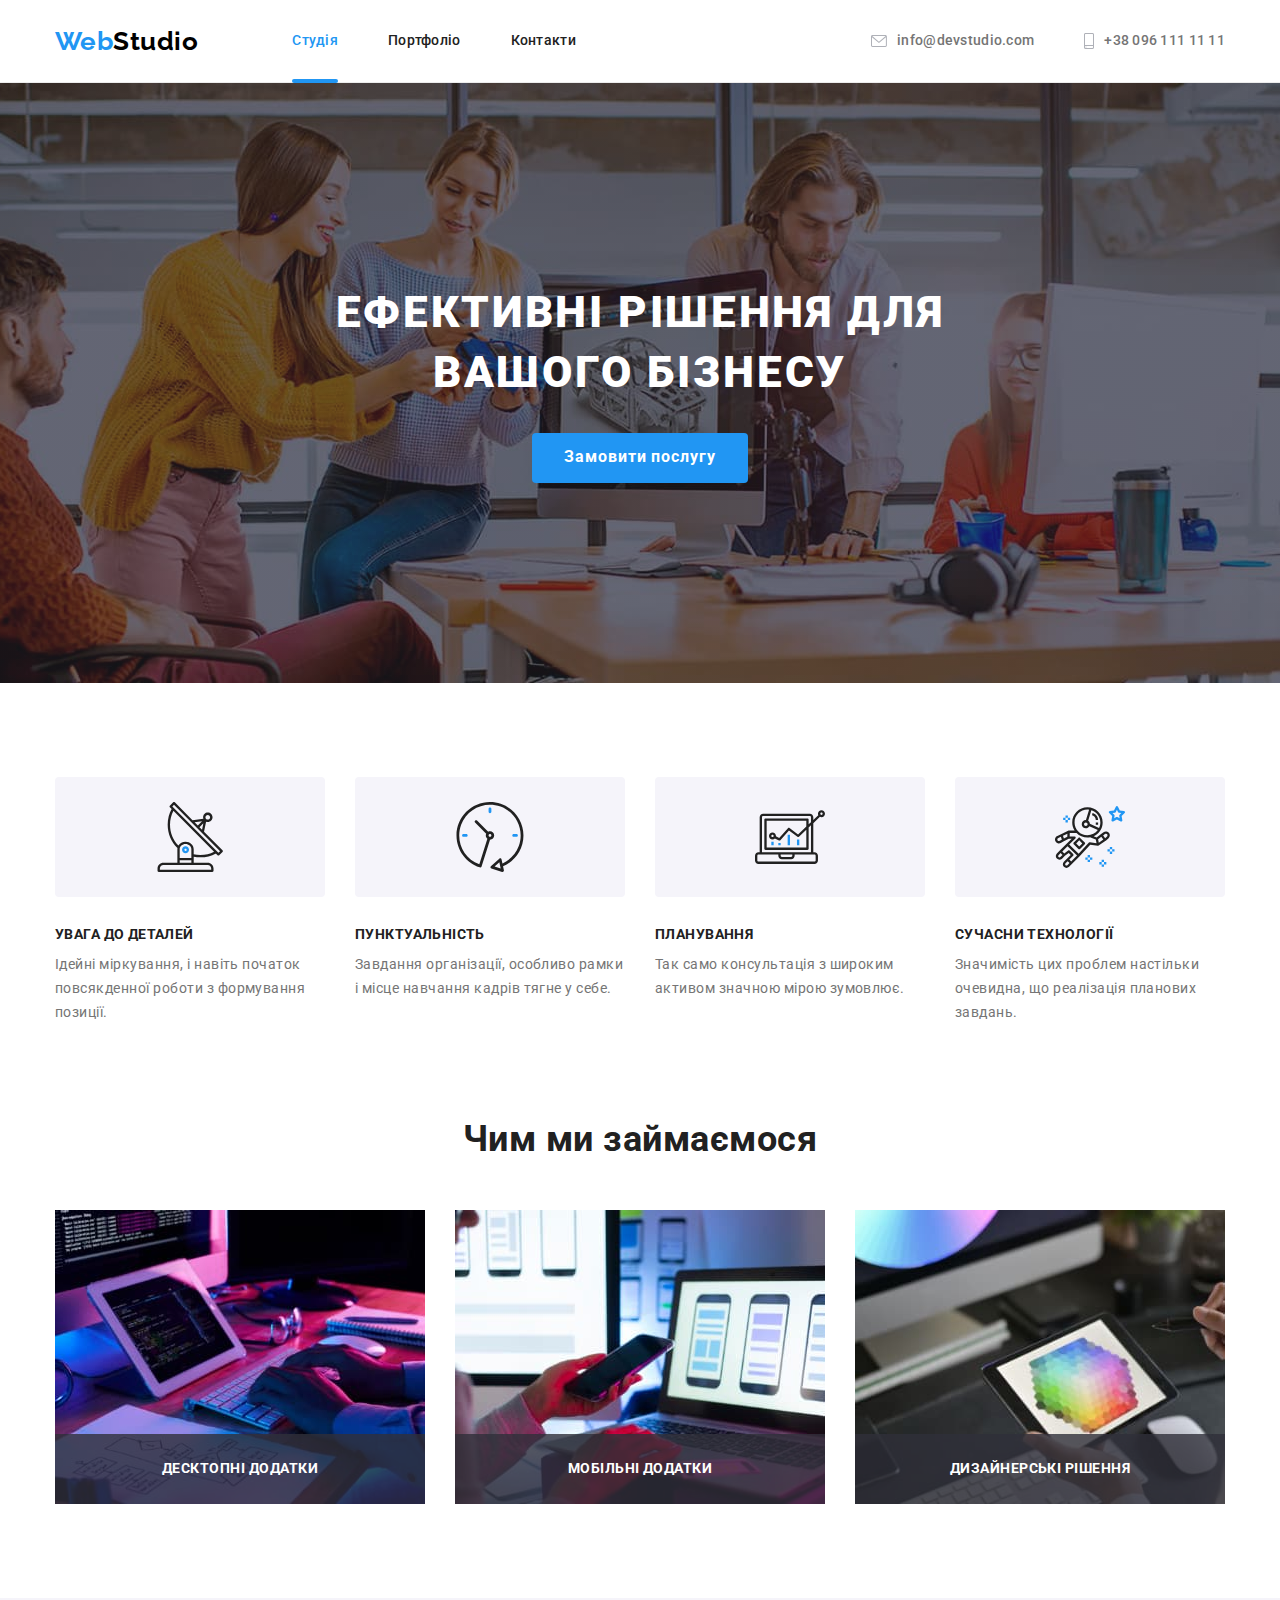
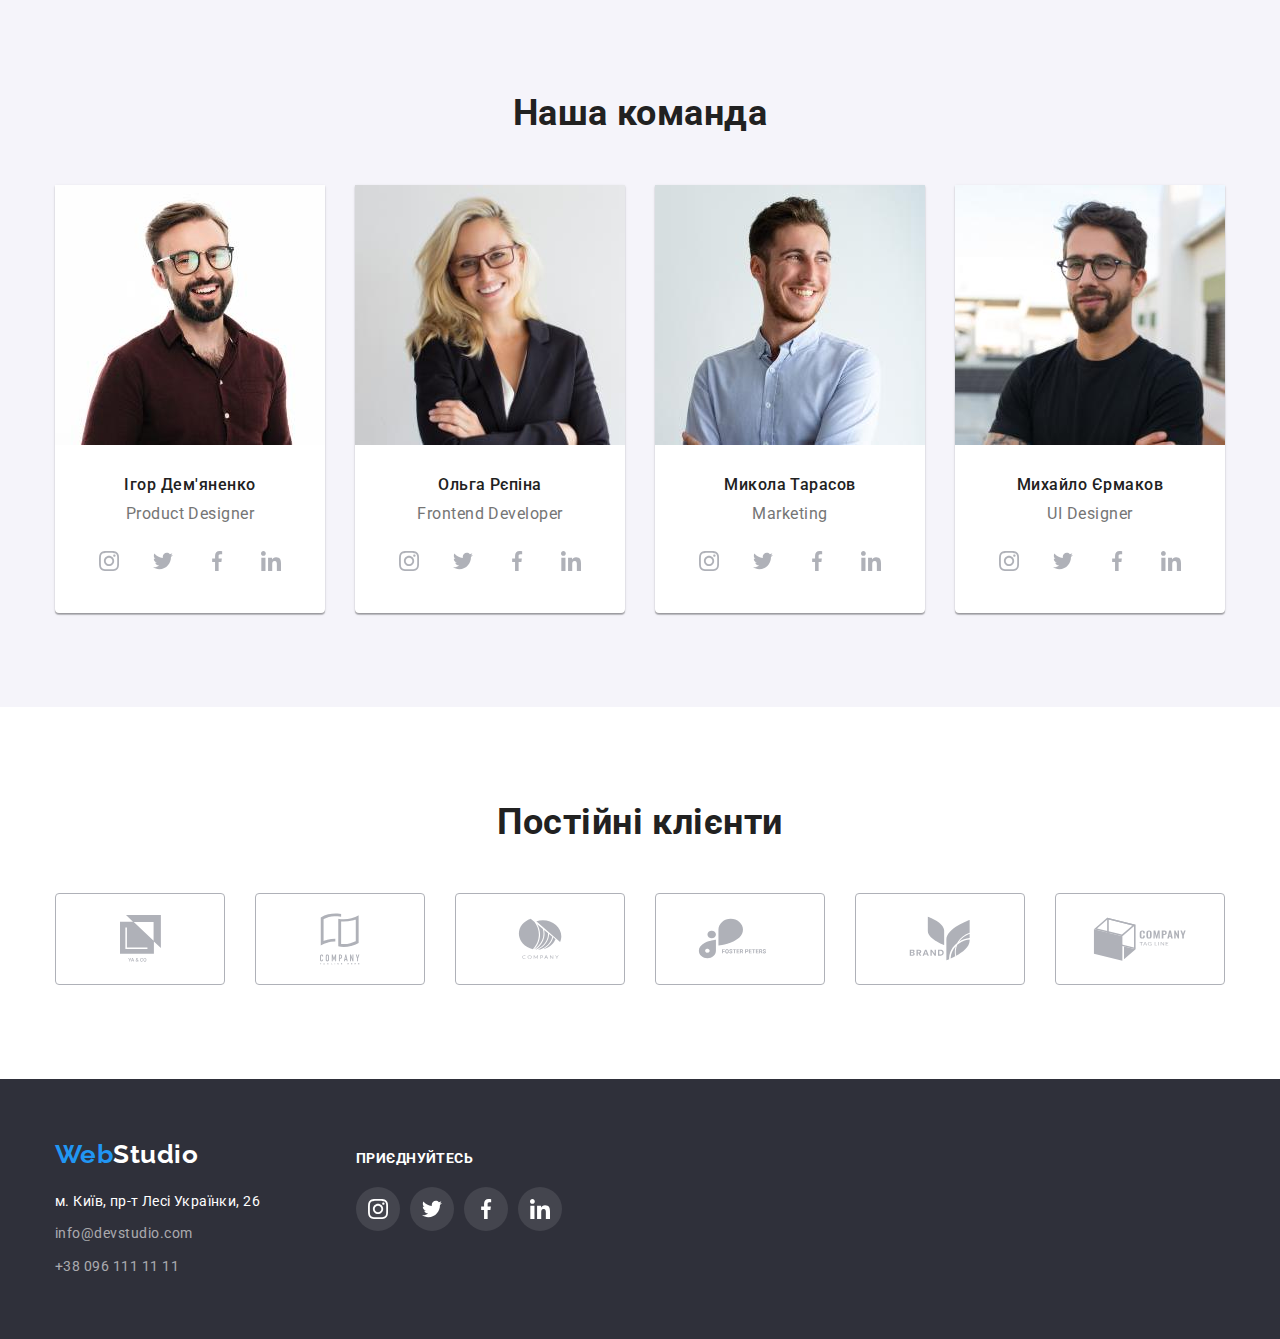
==== index.html @ 47feecdb "Initial commit" ====
<!DOCTYPE html>
<html lang="uk">
  <head>
    <meta charset="UTF-8" />
    <meta http-equiv="X-UA-Compatible" content="IE=edge" />
    <meta name="viewport" content="width=device-width, initial-scale=1.0" />
    <title>WebStudio</title>
    <link rel="preconnect" href="https://fonts.googleapis.com" />
    <link rel="preconnect" href="https://fonts.gstatic.com" crossorigin />
    <link
      href="https://fonts.googleapis.com/css2?family=Raleway:wght@700&family=Roboto:wght@400;500;700;900&display=swap"
      rel="stylesheet"
    />
    <link
      rel="stylesheet"
      href="https://cdnjs.cloudflare.com/ajax/libs/modern-normalize/1.1.0/modern-normalize.min.css"
    />
    <link rel="stylesheet" href="./css/styles.css" />
    <base target="_blank" />
  </head>
  <body class="body">
    <header class="header">
      <div class="container">
        <nav class="main-nav">
          <a class="a-decorat-none" href="./index.html" target="_self"
            ><span class="web-blue">Web</span><span class="studio-black">Studio</span></a
          >
          <ul class="site-nav list">
            <li class="item link-studia">
              <a href="./index.html" target="_self" class="link current">Студія</a>
            </li>
            <li class="item">
              <a href="./portfolio.html" target="_self" class="link">Портфоліо</a>
            </li>
            <li class="item"><a href="#" target="_self" class="link">Контакти</a></li>
          </ul>
          <ul class="auth-nav list">
            <li class="item">
              <a href="mailto:info@devstudio.com" target="_self" class="link">
                <svg class="auth-nav-icon" width="16" height="12">
                  <use href="./images/icons.svg#envelope"></use></svg
                >info@devstudio.com
              </a>
            </li>
            <li class="item">
              <a href="tel:+380961111111" target="_self" class="link"
                ><svg class="auth-nav-icon" width="10" height="16">
                  <use href="./images/icons.svg#smartphone"></use></svg
                >+38 096 111 11 11</a
              >
            </li>
          </ul>
        </nav>
      </div>
    </header>

    <!-- Main -->

    <main>
      <!-- Section замовити послугу -->

      <section class="hero overlay">
        <div class="container">
          <h1 class="hero-title">Ефективні рішення для вашого бізнесу</h1>
          <button type="button" data-modal-open class="button-posluga">Замовити послугу</button>
        </div>
      </section>

      <!-- Section особливости -->

      <section class="features">
        <div class="container">
          <h2 class="title-h2-merits visually-hidden">Наши достоинства</h2>
          <ul class="features-list list">
            <li class="item">
              <div class="item-icon-container" aria-label="антенна">
                <svg class="icon-features" width="70" height="70">
                  <use href="./images/icons.svg#antena"></use>
                </svg>
              </div>
              <h3 class="title-h3-features">Увага до деталей</h3>
              <p class="text-features">
                Ідейні міркування, і навіть початок повсякденної роботи з формування позиції.
              </p>
            </li>
            <li class="item">
              <div class="item-icon-container" aria-label="часы">
                <svg class="icon-features" width="70" height="70">
                  <use href="./images/icons.svg#clock"></use>
                </svg>
              </div>
              <h3 class="title-h3-features">Пунктуальність</h3>
              <p class="text-features">
                Завдання організації, особливо рамки і місце навчання кадрів тягне у себе.
              </p>
            </li>
            <li class="item">
              <div class="item-icon-container" aria-label="диаграмма">
                <svg class="icon-features" width="70" height="70">
                  <use href="./images/icons.svg#diagram"></use>
                </svg>
              </div>
              <h3 class="title-h3-features">Планування</h3>
              <p class="text-features">
                Так само консультація з широким активом значною мірою зумовлює.
              </p>
            </li>
            <li class="item">
              <div class="item-icon-container" aria-label="астронафт">
                <svg class="icon-features" width="70" height="70">
                  <use href="./images/icons.svg#astronaut"></use>
                </svg>
              </div>
              <h3 class="title-h3-features">Сучасни технології</h3>
              <p class="text-features">
                Значимість цих проблем настільки очевидна, що реалізація планових завдань.
              </p>
            </li>
          </ul>
        </div>
      </section>

      <!-- Section Чим ми займаємося -->

      <section class="section-work">
        <div class="container">
          <h2 class="section-title">Чим ми займаємося</h2>
          <ul class="work-list list">
            <li class="item">
              <img
                class="img"
                src="./images/our_work/our_work_1.jpg"
                alt="наша работа 1"
                width="370"
                height="294"
              />
              <div class="work-overlay">
                <p class="text-work-overlay">Десктопні додатки</p>
              </div>
            </li>
            <li class="item">
              <img
                class="img"
                src="./images/our_work/our_work_2.jpg"
                alt="наша работа 2"
                width="370"
                height="294"
              />
              <div class="work-overlay">
                <p class="text-work-overlay">Мобільні додатки</p>
              </div>
            </li>
            <li class="item">
              <img
                class="img"
                src="./images/our_work/our_work_3.jpg"
                alt="наша работа 3"
                width="370"
                height="294"
              />
              <div class="work-overlay">
                <p class="text-work-overlay">Дизайнерські рішення</p>
              </div>
            </li>
          </ul>
        </div>
      </section>

      <!-- Section Наша команда -->
      <section class="section-team">
        <div class="container">
          <h2 class="title-h2-team">Наша команда</h2>
          <ul class="list team-list">
            <li class="member-team">
              <img
                class="img"
                src="./images/our_team/img_team_1.jpg"
                alt="фото работников 1"
                width="270"
                height="260"
              />
              <h3 class="employee-name">Ігор Дем'яненко</h3>
              <p class="duty">Product Designer</p>
              <ul class="social-icon-container list">
                <li class="social-item" aria-label="инстаграмм">
                  <a href="https://www.instagram.com/" class="social-link">
                    <svg class="social-icon">
                      <use href="./images/icons.svg#instagram"></use>
                    </svg>
                  </a>
                </li>
                <li class="social-item" aria-label="твиттер">
                  <a href="https://twitter.com/" class="social-link">
                    <svg class="social-icon">
                      <use href="./images/icons.svg#twitter"></use>
                    </svg>
                  </a>
                </li>
                <li class="social-item" aria-label="фэйсбук">
                  <a href="https://www.facebook.com/" class="social-link">
                    <svg class="social-icon">
                      <use href="./images/icons.svg#facebook"></use>
                    </svg>
                  </a>
                </li>
                <li class="social-item" aria-label="линкедин">
                  <a href="https://www.linkedin.com/" class="social-link">
                    <svg class="social-icon">
                      <use href="./images/icons.svg#linkedin"></use>
                    </svg>
                  </a>
                </li>
              </ul>
            </li>
            <li class="member-team">
              <img
                class="img"
                src="./images/our_team/img_team_2.jpg"
                alt="фото работников 2"
                width="270"
                height="260"
              />
              <h3 class="employee-name">Ольга Рєпіна</h3>
              <p class="duty">Frontend Developer</p>
              <ul class="social-icon-container list">
                <li class="social-item" aria-label="инстаграмм">
                  <a href="https://www.instagram.com/" class="social-link">
                    <svg class="social-icon">
                      <use href="./images/icons.svg#instagram"></use>
                    </svg>
                  </a>
                </li>
                <li class="social-item" aria-label="твиттер">
                  <a href="https://twitter.com/" class="social-link">
                    <svg class="social-icon">
                      <use href="./images/icons.svg#twitter"></use>
                    </svg>
                  </a>
                </li>
                <li class="social-item" aria-label="фэйсбук">
                  <a href="https://www.facebook.com/" class="social-link">
                    <svg class="social-icon">
                      <use href="./images/icons.svg#facebook"></use>
                    </svg>
                  </a>
                </li>
                <li class="social-item" aria-label="линкедин">
                  <a href="https://www.linkedin.com/" class="social-link">
                    <svg class="social-icon">
                      <use href="./images/icons.svg#linkedin"></use>
                    </svg>
                  </a>
                </li>
              </ul>
            </li>
            <li class="member-team">
              <img
                class="img"
                src="./images/our_team/img_team_3.jpg"
                alt="фото работников 3"
                width="270"
                height="260"
              />
              <h3 class="employee-name">Микола Тарасов</h3>
              <p class="duty">Marketing</p>
              <ul class="social-icon-container list">
                <li class="social-item" aria-label="инстаграмм">
                  <a href="https://www.instagram.com/" class="social-link">
                    <svg class="social-icon">
                      <use href="./images/icons.svg#instagram"></use>
                    </svg>
                  </a>
                </li>
                <li class="social-item" aria-label="твиттер">
                  <a href="https://twitter.com/" class="social-link">
                    <svg class="social-icon">
                      <use href="./images/icons.svg#twitter"></use>
                    </svg>
                  </a>
                </li>
                <li class="social-item" aria-label="фэйсбук">
                  <a href="https://www.facebook.com/" class="social-link">
                    <svg class="social-icon">
                      <use href="./images/icons.svg#facebook"></use>
                    </svg>
                  </a>
                </li>
                <li class="social-item" aria-label="линкедин">
                  <a href="https://www.linkedin.com/" class="social-link">
                    <svg class="social-icon">
                      <use href="./images/icons.svg#linkedin"></use>
                    </svg>
                  </a>
                </li>
              </ul>
            </li>
            <li class="member-team">
              <img
                class="img"
                src="./images/our_team/img_team_4.jpg"
                alt="фото работников 4"
                width="270"
                height="260"
              />
              <h3 class="employee-name">Михайло Єрмаков</h3>
              <p class="duty">UI Designer</p>
              <ul class="social-icon-container list">
                <li class="social-item" aria-label="инстаграмм">
                  <a href="https://www.instagram.com/" class="social-link">
                    <svg class="social-icon">
                      <use href="./images/icons.svg#instagram"></use>
                    </svg>
                  </a>
                </li>
                <li class="social-item" aria-label="твиттер">
                  <a href="https://twitter.com/" class="social-link">
                    <svg class="social-icon">
                      <use href="./images/icons.svg#twitter"></use>
                    </svg>
                  </a>
                </li>
                <li class="social-item" aria-label="фэйсбук">
                  <a href="https://www.facebook.com/" class="social-link">
                    <svg class="social-icon">
                      <use href="./images/icons.svg#facebook"></use>
                    </svg>
                  </a>
                </li>
                <li class="social-item" aria-label="линкедин">
                  <a href="https://www.linkedin.com/" class="social-link">
                    <svg class="social-icon">
                      <use href="./images/icons.svg#linkedin"></use>
                    </svg>
                  </a>
                </li>
              </ul>
            </li>
          </ul>
        </div>
      </section>

      <!-- Постійні клієнти -->

      <section class="clients-section">
        <div class="container">
          <h2 class="clients-title">Постійні клієнти</h2>
          <ul class="clients-container list">
            <li class="clients-border">
              <a href="#" class="clients-link">
                <svg class="clients-icon" width="41" height="47">
                  <use href="./images/icons.svg#yaco"></use>
                </svg>
              </a>
            </li>
            <li class="clients-border">
              <a href="#" class="clients-link">
                <svg class="clients-icon" width="40" height="52">
                  <use href="./images/icons.svg#tagline"></use>
                </svg>
              </a>
            </li>
            <li class="clients-border">
              <a href="#" class="clients-link">
                <svg class="clients-icon" width="44" height="41">
                  <use href="./images/icons.svg#company"></use>
                </svg>
              </a>
            </li>
            <li class="clients-border">
              <a href="#" class="clients-link">
                <svg class="clients-icon" width="85" height="41">
                  <use href="./images/icons.svg#fosterpeters"></use>
                </svg>
              </a>
            </li>
            <li class="clients-border">
              <a href="#" class="clients-link">
                <svg class="clients-icon" width="62" height="45">
                  <use href="./images/icons.svg#brand"></use>
                </svg>
              </a>
            </li>
            <li class="clients-border">
              <a href="#" class="clients-link">
                <svg class="clients-icon" width="94" height="44">
                  <use href="./images/icons.svg#kubetagline"></use>
                </svg>
              </a>
            </li>
          </ul>
        </div>
      </section>
    </main>

    <!-- Section footer -->
    <footer class="footer">
      <div class="container footer-container">
        <div class="footer-left">
          <a class="logo-footer" href="./index.html"
            ><span class="web-blue">Web</span><span class="studio-white">Studio</span></a
          >
          <address class="address">
            <ul class="list-address list">
              <li class="address-item">
                <a href="https://goo.gl/maps/aHLX3dHFxkXvWkit7" class="location"
                  >м. Київ, пр-т Лесі Українки, 26</a
                >
              </li>
              <li class="address-item">
                <a href="mailto:info@devstudio.com" target="_self" class="address-mail"
                  >info@devstudio.com</a
                >
              </li>
              <li class="address-item">
                <a href="tel:+380961111111" target="_self" class="address-tel">+38 096 111 11 11</a>
              </li>
            </ul>
          </address>
        </div>
        <div class="footer-right">
          <p class="paragraph-footer-right">приєднуйтесь</p>

          <ul class="social-icon-container list">
            <li class="social-item" aria-label="инстаграмм">
              <a href="https://www.instagram.com/" class="social-link social-link-footer">
                <svg class="social-icon social-icon-footer">
                  <use href="./images/icons.svg#instagram"></use>
                </svg>
              </a>
            </li>
            <li class="social-item" aria-label="твиттер">
              <a href="https://twitter.com/" class="social-link social-link-footer">
                <svg class="social-icon social-icon-footer">
                  <use href="./images/icons.svg#twitter"></use>
                </svg>
              </a>
            </li>
            <li class="social-item" aria-label="фэйсбук">
              <a href="https://www.facebook.com/" class="social-link social-link-footer">
                <svg class="social-icon social-icon-footer">
                  <use href="./images/icons.svg#facebook"></use>
                </svg>
              </a>
            </li>
            <li class="social-item" aria-label="линкедин">
              <a href="https://www.linkedin.com/" class="social-link social-link-footer">
                <svg class="social-icon social-icon-footer">
                  <use href="./images/icons.svg#linkedin"></use>
                </svg>
              </a>
            </li>
          </ul>
        </div>
      </div>
      <div class="backdrop is-hidden" data-modal>
        <div class="modal">
          <button class="modal-close-btn" data-modal-close>
            <svg class="modal-close-icon" width="18" height="18">
              <use href="./images/icons.svg#close-black"></use>
            </svg>
          </button>
        </div>
      </div>
    </footer>
    <script src="./js/modal.js"></script>
  </body>
</html>
---- css/styles.css ----
html {
  box-sizing: border-box;
}

*,
*::before,
*::after {
  box-sizing: inherit;
}

h1,
h2,
h3,
h4,
h5,
h6,
p,
ul,
li,
ol {
  margin: 0;
  padding: 0;
}

:root {
  --background-color-primary: #fff;
  --background-color-secondary: #f5f4fa;
  --font-family: #757575;
  --title-text-color: #212121;
  --accent-color: #2196f3;
  --white-color: #ffffff;
  --white-color-60: rgba(255, 255, 255, 0.6);
  --studio-logo: #000000;
  --background-hero-footer: #2f303a;
  --color-social-media-links: #afb1b8;
}

.body {
  color: var(--font-family);
  font-family: Roboto, sans-serif;
  letter-spacing: 0.03em;
  background-color: var(--background-color-primary);
}

/* Утилы */

.list {
  list-style: none;
}

.header {
  border-bottom: 1px solid #ececec;
}

.img {
  display: block;
  max-width: 100%;
  height: auto;
}

/* Logo */

.container {
  width: 1200px;
  padding-left: 15px;
  padding-right: 15px;
  margin: 0 auto;
}

.main-nav {
  display: flex;
  align-items: center;
  background-color: var(--background-color-primary);
}

.web-blue,
.studio-black,
.studio-white {
  color: var(--accent-color);
  font-family: Raleway, sans-serif;
  font-weight: 700;
  font-size: 26px;
  line-height: 1.19;
  text-decoration: none;
}

.a-decorat-none {
  text-decoration: none;
}

.studio-black {
  color: var(--studio-logo);
}

/* site-nav and auth-nav*/

.link-studia::after {
  content: '';
  position: absolute;
  left: 0;
  bottom: 0;
  transform: translate(0, 1px);
  width: 100%;
  height: 4px;
  background: var(--accent-color);
  border-radius: 60px;
}

.link.current.current {
  position: relative;
  color: var(--accent-color);
}

.link-portfolio::after {
  content: '';
  position: absolute;
  left: 0;
  bottom: 0;
  transform: translate(0, 1px);
  width: 100%;
  height: 4px;
  background: var(--accent-color);
  border-radius: 60px;
}

/* .link-contacts::after {
  content: '';
  position: absolute;
  left: 0;
  bottom: 0;
  transform: translate(0, 1px);
  width: 100%;
  height: 4px;
  background: var(--accent-color);
  border-radius: 60px;
} */

.site-nav {
  display: flex;
  margin-left: 94px;
}

.site-nav .item + .item {
  margin-left: 50px;
}

.auth-nav {
  display: flex;
  margin-left: auto;
  margin-right: 0;
}
.auth-nav .item + .item {
  margin-left: 50px;
}

.site-nav .link,
.auth-nav .link {
  color: var(--title-text-color);
  font-family: inherit;
  font-weight: 500;
  font-size: 14px;
  line-height: 1.14;
  letter-spacing: 0.02em;
  text-decoration-line: none;
  cursor: pointer;
}

.auth-nav-icon {
  display: inline-flex;
  fill: var(--color-social-media-links);
  margin-right: 10px;
}

.site-nav .link {
  display: block;
  padding-top: 33px;
  padding-bottom: 33px;
  align-items: center;
}

.auth-nav .link {
  display: flex;
  color: var(--font-family);
  padding-top: 32px;
  padding-bottom: 32px;
  align-items: center;
}

.link,
.auth-nav-icon {
  transition-property: color, fill;
  transition-duration: 250ms;
  transition-timing-function: cubic-bezier(0.4, 0, 0.2, 1);
}

.site-nav .link:hover,
.site-nav .link:focus,
.auth-nav .link:hover,
.auth-nav .link:focus {
  color: var(--accent-color);
  text-decoration-line: none;
}

.link:hover .auth-nav-icon,
.link:focus .auth-nav-icon {
  fill: var(--accent-color);
}

/* Section замовити послугу button */

.hero {
  background-color: var(--background-hero-footer);
  padding-top: 200px;
  padding-bottom: 200px;
  text-align: center;
}

/* Overlay */

.overlay {
  max-width: 1600px;
  min-height: 600px;
  margin-left: auto;
  margin-right: auto;
  background-image: linear-gradient(to right, rgba(47, 48, 58, 0.4), rgba(47, 48, 58, 0.4)),
    url(../images/main_image/main-img.jpg);
  background-repeat: no-repeat;
  background-position: center;
  background-size: cover;
}

.hero-title {
  color: var(--white-color);
  font-family: 'Roboto';
  font-weight: 900;
  font-size: 44px;
  line-height: 1.36;
  letter-spacing: 0.06em;
  text-transform: uppercase;
  width: 696px;
  margin-left: auto;
  margin-right: auto;
}

.button-posluga {
  color: var(--white-color);
  background-color: var(--accent-color);
  font-family: 'Roboto';
  font-weight: 700;
  font-size: 16px;
  line-height: 1.9;
  letter-spacing: 0.06em;
  cursor: pointer;
  min-width: 216px;
  height: 50px;
  margin-top: 30px;
  border: none;
  border-radius: 4px;
  transition-property: background-color;
  transition-duration: 250ms;
  transition-timing-function: cubic-bezier(0.4, 0, 0.2, 1);
}

.button-posluga:hover,
.button-posluga:focus {
  background-color: #188ce8;
}

.backdrop {
  position: fixed;
  top: 0;
  left: 0;
  width: 100%;
  height: 100%;
  background-color: rgba(0, 0, 0, 0.2);
  z-index: 50;
  transition: opacity, visibility;
  transition-duration: 250ms;
  transition-timing-function: cubic-bezier(0.4, 0, 0.2, 1);
}

.backdrop.is-hidden {
  visibility: hidden;
  opacity: 0;
  pointer-events: none;
}

.modal {
  position: absolute;
  top: 50%;
  left: 50%;
  transform: translate(-50%, -50%);
  display: flex;
  justify-content: right;
  width: 528px;
  height: 581px;
  background-color: var(--white-color);
  box-shadow: 0px 1px 3px rgba(0, 0, 0, 0.12), 0px 1px 1px rgba(0, 0, 0, 0.14),
    0px 2px 1px rgba(0, 0, 0, 0.2);
  border-radius: 4px;
}

.modal-close-btn {
  position: absolute;
  display: flex;
  justify-content: center;
  align-items: center;
  width: 30px;
  height: 30px;
  top: 8px;
  right: 8px;
  border-radius: 50%;
  border: 1px solid rgba(0, 0, 0, 0.1);
  background-color: transparent;
  padding: 0;
  cursor: pointer;
}

/* <!-- Section особливости --> */

.features {
  padding-top: 94px;
}

.item-icon-container {
  display: flex;
  background-color: var(--background-color-secondary);
  height: 120px;
  border-radius: 4px;
  margin-bottom: 30px;
  justify-content: center;
  align-items: center;
}

.features-list {
  display: flex;
  gap: 30px;
}

.features-list .item {
  width: 270px;
}

.features > .title-h2-merits {
  color: var(--title-text-color);
  font-weight: 700;
  font-size: 36px;
  line-height: 1.17;
  text-align: center;
}

.visually-hidden {
  position: absolute;
  white-space: nowrap;
  width: 1px;
  height: 1px;
  overflow: hidden;
  border: 0;
  padding: 0;
  clip: rect(0 0 0 0);
  clip-path: inset(50%);
  margin: -1px;
}

.title-h3-features {
  color: var(--title-text-color);
  font-weight: 700;
  font-size: 14px;
  line-height: 1.14;
  letter-spacing: 0.03em;
  text-transform: uppercase;
  margin-bottom: 10px;
}

.features .text-features {
  color: var(--font-family);
  font-size: 14px;
  line-height: 1.7;
}

/* Section Чим ми займаємося и h2 наша команда */

.section-work {
  padding-top: 94px;
  padding-bottom: 94px;
}

.work-list {
  display: flex;
  flex-direction: row;
  margin-left: auto;
  gap: 30px;
}

.section-title {
  color: var(--title-text-color);
  font-weight: 700;
  font-size: 36px;
  line-height: 1.17;
  display: flex;
  justify-content: center;
  margin-left: auto;
  margin-right: auto;
  margin-bottom: 50px;
}

.item {
  position: relative;
}

.work-overlay {
  position: absolute;
  display: flex;
  height: 70px;
  width: 100%;
  bottom: 0;
  left: 0;
  background-color: rgba(47, 48, 58, 0.8);
}

.text-work-overlay {
  display: flex;
  font-family: 'Roboto';
  font-weight: 700;
  font-size: 14px;
  line-height: 1.14;
  text-transform: uppercase;
  color: var(--white-color);
  width: 100%;
  justify-content: center;
  align-items: center;
}

/* Section Наша команда */

.section-team {
  background-color: var(--background-color-secondary);
  padding-top: 94px;
  padding-bottom: 94px;
  text-align: center;
}

.title-h2-team {
  color: var(--title-text-color);
  font-weight: 700;
  font-size: 36px;
  line-height: 1.17;
  margin-left: auto;
  margin-right: auto;
  margin-bottom: 50px;
}

.team-list {
  display: flex;
  margin-left: auto;
  margin-right: auto;
  gap: 30px;
}

.member-team {
  background-color: var(--background-color-primary);
  width: 270px;
  border-radius: 0px 0px 4px 4px;
  box-shadow: 0px 1px 3px rgba(0, 0, 0, 0.12), 0px 1px 1px rgba(0, 0, 0, 0.14),
    0px 2px 1px rgba(0, 0, 0, 0.2);
}

.employee-name {
  color: var(--title-text-color);
  font-weight: 500;
  font-size: 16px;
  line-height: 1.19;
  text-align: center;
  margin: 30px auto 10px auto;
}

.duty {
  color: var(--font-family);
  font-size: 16px;
  line-height: 1.19;
  text-align: center;
  vertical-align: middle;
  margin-bottom: 16px;
}

.social-icon-container {
  display: flex;
  justify-content: center;
  margin-bottom: 30px;
  gap: 10px;
}

.social-item {
  width: 44px;
  height: 44px;
}

.social-link {
  display: flex;
  justify-content: center;
  align-items: center;
  fill: var(--color-social-media-links);
  background-color: var(--white-color);
  border-radius: 50%;
  width: 100%;
  height: 100%;
  transition-property: background-color, fill;
  transition-duration: 250ms;
  transition-timing-function: cubic-bezier(0.4, 0, 0.2, 1);
}

.social-link:hover {
  background-color: var(--accent-color);
  fill: var(--white-color);
}

.social-link:focus {
  background-color: var(--accent-color);
  fill: var(--white-color);
}

.social-icon {
  width: 20px;
  height: 20px;
}

.clients-section {
  padding-top: 94px;
  padding-bottom: 94px;
}

.clients-title {
  font-family: 'Roboto';
  font-weight: 700;
  font-size: 36px;
  line-height: 42px;
  color: var(--title-text-color);
  text-align: center;
  margin-bottom: 50px;
}

.clients-container {
  display: flex;
  gap: 30px;
}

.clients-link {
  display: flex;
  justify-content: center;
  align-items: center;
  width: 170px;
  height: 92px;
  border: 1px solid var(--color-social-media-links);
  border-radius: 4px;
  fill: var(--color-social-media-links);
  background-color: var(--white-color);
  transition-property: fill;
  transition-duration: 250ms;
  transition-timing-function: cubic-bezier(0.4, 0, 0.2, 1);
}

.clients-border {
  display: flex;
}

.clients-link:hover {
  fill: var(--accent-color);
  border-color: var(--accent-color);
}

.clients-link:focus {
  fill: var(--accent-color);
}

/* Section footer */

.footer {
  background-color: var(--background-hero-footer);
  padding-top: 60px;
  padding-bottom: 60px;
}

.footer-container {
  display: flex;
  align-items: baseline;
}

.footer-left {
  width: 231px;
}

.logo-footer {
  text-decoration-line: none;
}

.address {
  margin-top: 20px;
}

.address-item {
  margin-bottom: 9px;
}

.address-item:last-child {
  margin-bottom: 0;
}

.studio-white {
  color: var(--white-color);
}

.address .location {
  color: var(--white-color);
  font-weight: 400;
  font-size: 14px;
  line-height: 1.7;
  letter-spacing: 0.03em;
  font-style: normal;
  text-decoration: none;
}
.address-tel,
.address-mail {
  color: var(--white-color-60);
  font-weight: 400;
  font-size: 14px;
  line-height: 1.7;
  font-style: normal;
  text-decoration: none;
}

.footer-right {
  display: flex;
  flex-direction: column;
  margin-left: 70px;
}

.paragraph-footer-right {
  font-weight: 700;
  font-size: 14px;
  line-height: 1.14;
  letter-spacing: 0.03em;
  text-transform: uppercase;
  margin-bottom: 20px;

  color: #ffffff;
}

.social-link-footer {
  background-color: rgba(255, 255, 255, 0.1);
}

.social-icon-footer {
  fill: #ffffff;
}

/* Page 2 */

/* Main*/

.section-sort-buttons {
  padding-bottom: 94px;
  padding-top: 94px;
}

.port-buttons {
  display: flex;
  justify-content: center;
  margin-bottom: 50px;
  color: var(--font-family);
  gap: 8px;
}

.sort {
  width: auto;
  cursor: pointer;
  border: none;
  border-radius: 4px;
  font-family: Roboto, sans-serif;
  font-weight: 500;
  font-size: 16px;
  line-height: 1.6;
  padding: 6px 22px;
  background-color: var(--background-color-secondary);
  transition-property: background-color, color, box-shadow;
  transition-duration: 250ms;
  transition-timing-function: cubic-bezier(0.4, 0, 0.2, 1);
}

.sort:hover,
.sort:focus {
  color: var(--white-color);
  background-color: var(--accent-color);
  box-shadow: 0px 4px 4px rgba(0, 0, 0, 0.25);
}

/* Portfolio cards */

.portfolio-card-effects {
  text-decoration: none;
}

.portfolio-cards {
  display: flex;
  flex-wrap: wrap;
}

.portfolio-items {
  width: 370px;
  height: 404px;
  margin-right: 30px;
  margin-bottom: 30px;
  display: block;
  transition-property: box-shadow;
  transition-duration: 250ms;
  transition-timing-function: cubic-bezier(0.4, 0, 0.2, 1);
}

.portfolio-items:hover,
.portfolio-items:focus {
  box-shadow: 0px 1px 1px rgba(0, 0, 0, 0.12), 0px 4px 4px rgba(0, 0, 0, 0.06),
    1px 4px 6px rgba(0, 0, 0, 0.16);
}

.portfolio-items:nth-child(3n + 3) {
  margin-right: 0;
}

.portfolio-items:nth-last-child(-n + 3) {
  margin-bottom: 0;
}

.card-caption {
  padding-top: 20px;
  padding-bottom: 20px;
  padding-right: 24px;
  padding-left: 24px;
  border: 1px solid #eeeeee;
  border-top: none;
}

.title-portf {
  color: var(--title-text-color);
  font-weight: 700;
  font-size: 18px;
  line-height: 36px;
  letter-spacing: 0.06em;
}

.text-portf {
  color: var(--font-family);
  font-size: 16px;
  line-height: 1.9;
  width: 322px;
  height: 30px;
  margin-left: 0;
  margin-top: 4px;
}

.portfolio-items:hover .portfolio-card-overlay {
  transform: translateY(0);
}

.cards-overlay-container {
  position: relative;
  overflow: hidden;
}

.portfolio-card-overlay {
  position: absolute;
  width: 100%;
  height: 100%;
  top: 0;
  left: 0;
  background-color: rgba(33, 150, 243, 0.9);

  transform: translateY(100%);
  transition-duration: 250ms;
  transition-timing-function: cubic-bezier(0.4, 0, 0.2, 1);
}

.portfolio-card-overlay-text {
  display: flex;
  font-size: 18px;
  line-height: 1.6;
  color: #ffffff;
  justify-content: center;
  align-items: center;
  margin: 63px 24px;
}
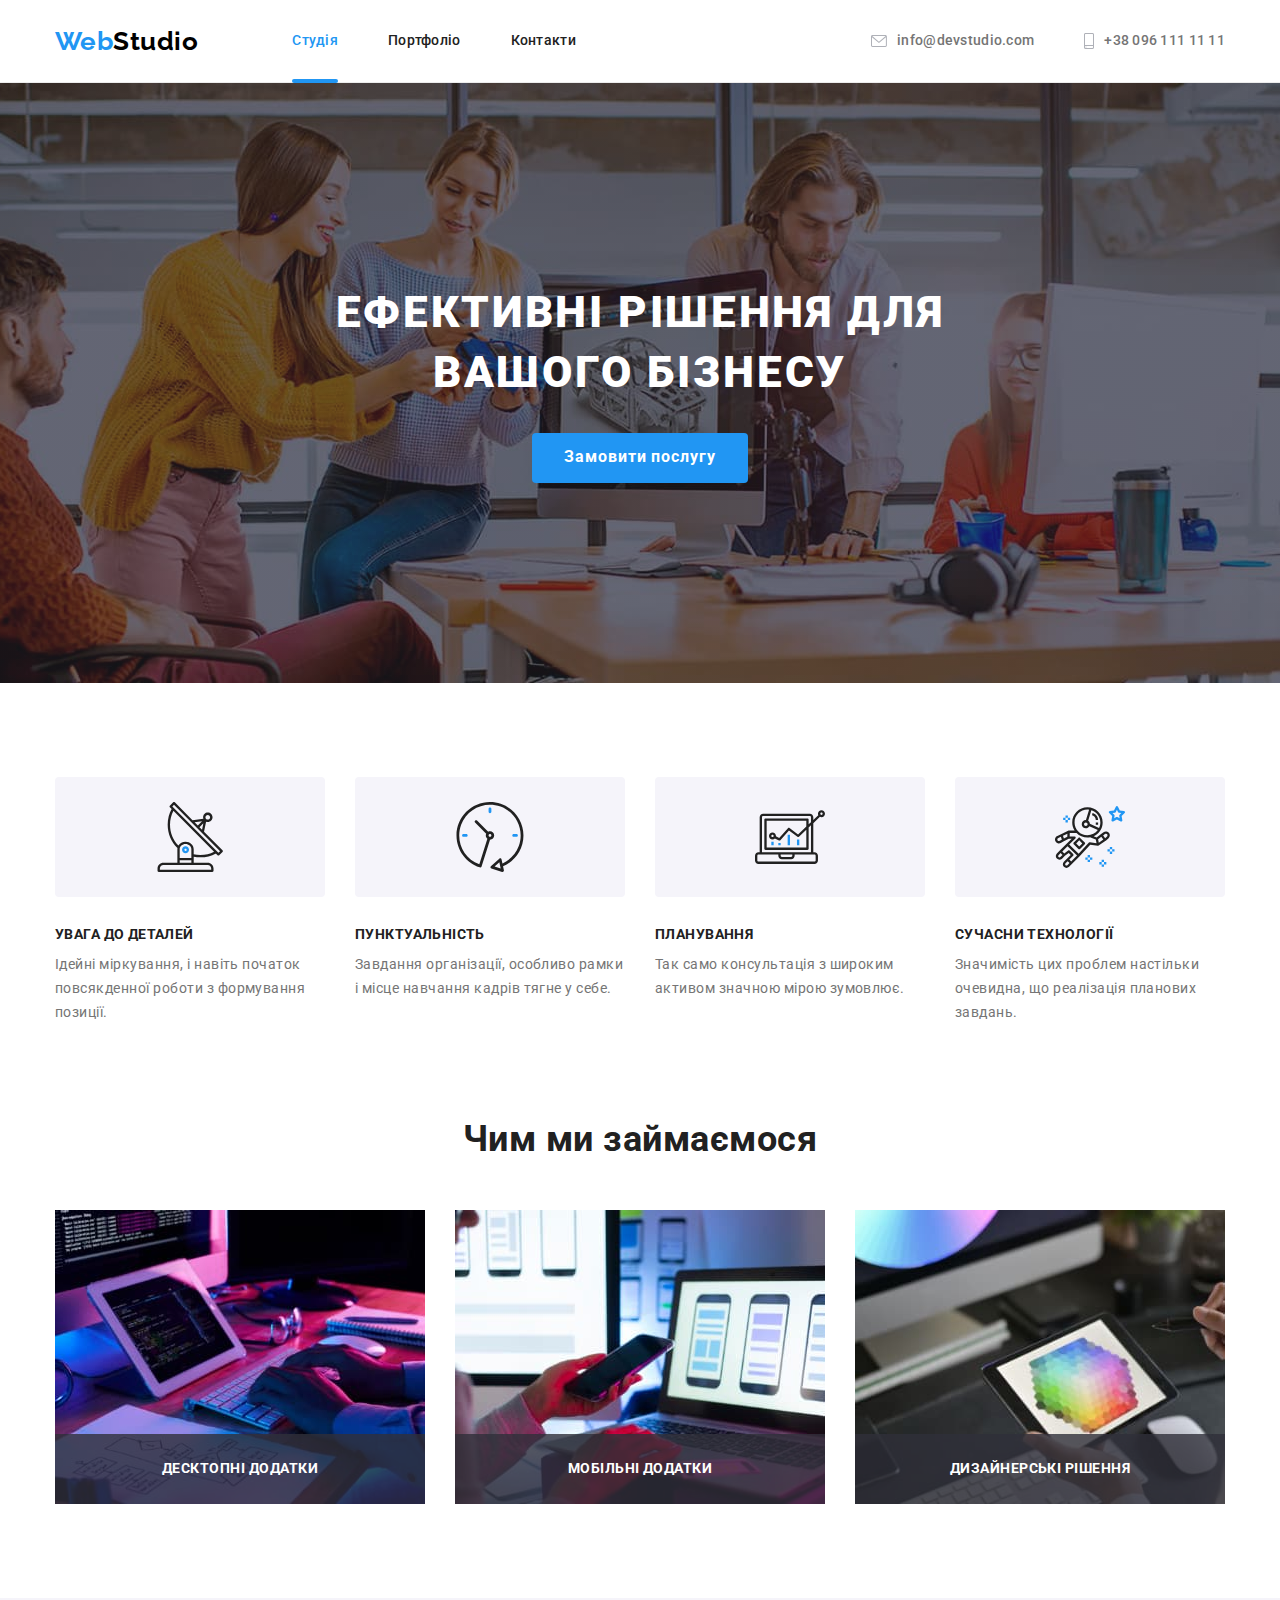
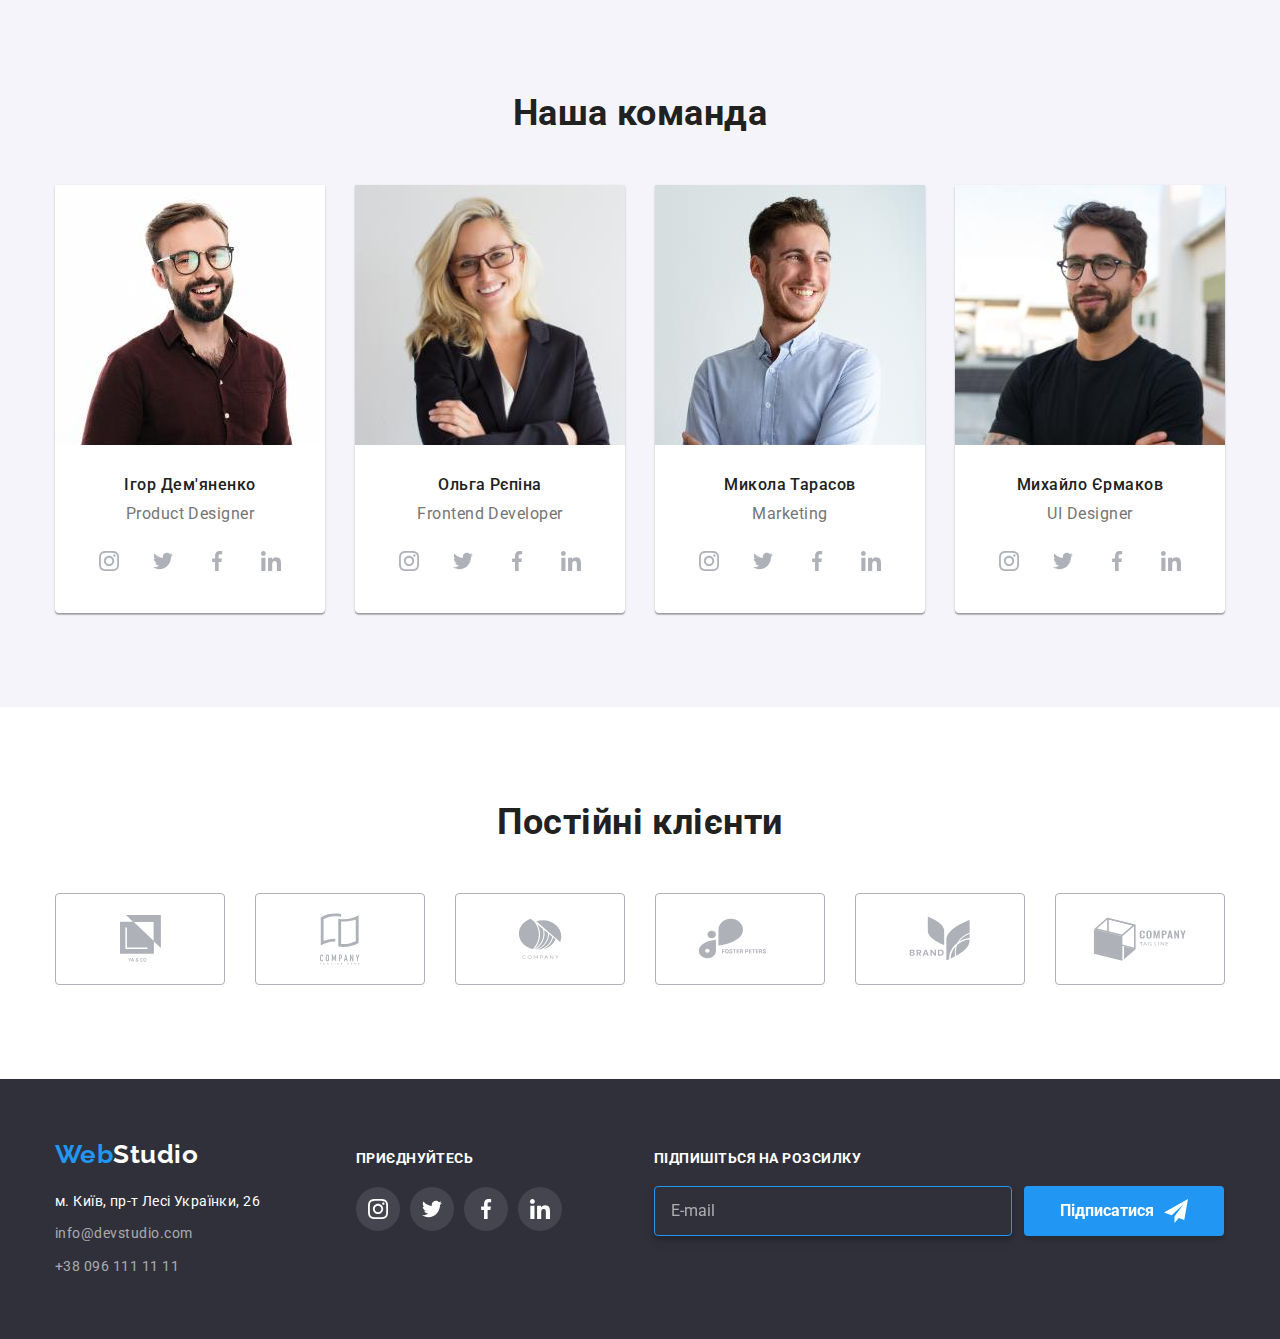
==== commit f6167a99: "subscribe-footer-form-is-done" ====
--- a/index.html
+++ b/index.html
@@ -451,7 +451,31 @@
             </li>
           </ul>
         </div>
+        <div class="subscribe-general-block">
+          <p class="subscribe-title">Підпишіться на розсилку</p>
+          <div class="subscribe-footer-form">
+            <form class="subscribe-form-email" name="subscribe-form">
+              <label class="visually-hidden" for="email"><span>email</span></label>
+              <input
+                class="email-footer-form"
+                type="email"
+                id="email"
+                placeholder="E-mail"
+                autofocus
+              />
+            </form>
+            <button class="subscribe-footer-btn" type="submit">
+              <div class="subscribe-btn-pos">
+                <p class="subscribe-btn-text">Підписатися</p>
+                <svg class="send-icon" width="24" height="24">
+                  <use href="./images/icons.svg#icon-send"></use>
+                </svg>
+              </div>
+            </button>
+          </div>
+        </div>
       </div>
+
       <div class="backdrop is-hidden" data-modal>
         <div class="modal">
           <button class="modal-close-btn" data-modal-close>
--- a/css/styles.css
+++ b/css/styles.css
@@ -653,6 +653,86 @@
   fill: #ffffff;
 }
 
+.subscribe-general-block {
+  margin-left: 92px;
+  align-items: center;
+}
+.subscribe-title {
+  font-weight: 700;
+  font-size: 14px;
+  line-height: calc(16 / 14);
+  text-transform: uppercase;
+  color: var(--white-color);
+  margin-bottom: 20px;
+}
+
+.subscribe-footer-form {
+  display: flex;
+}
+
+.subscribe-footer-form input::placeholder {
+  color: var(--white-color-60);
+}
+
+.email-footer-form {
+  display: inline-block;
+  width: 358px;
+  padding: 15px 16px;
+  border: 1px solid rgba(255, 255, 255, 0.3);
+  filter: drop-shadow(0px 4px 4px rgba(0, 0, 0, 0.15));
+  border-radius: 4px;
+  background-color: var(--background-hero-footer);
+  color: var(--white-color);
+  transition-property: box-shadow, border-color;
+  transition-duration: 250ms;
+  transition-timing-function: cubic-bezier(0.4, 0, 0.2, 1);
+}
+
+.email-footer-form:focus,
+.email-footer-form:hover,
+.subscribe-footer-btn:focus,
+.subscribe-footer-btn:hover {
+  outline: none;
+  border: 1px solid #2196f3;
+  box-shadow: 0px 4px 4px rgba(0, 0, 0, 0.15);
+}
+
+.subscribe-footer-btn {
+  position: relative;
+  width: 200px;
+  height: 50px;
+  background: #2196f3;
+  box-shadow: 0px 4px 4px rgba(0, 0, 0, 0.15);
+  border-radius: 4px;
+  margin-left: 12px;
+  border-color: transparent;
+  cursor: pointer;
+  display: flex;
+  justify-content: center;
+  align-items: center;
+  transition-property: box-shadow;
+  transition-duration: 250ms;
+  transition-timing-function: cubic-bezier(0.4, 0, 0.2, 1);
+}
+
+.subscribe-btn-pos {
+  display: flex;
+  justify-content: center;
+  align-items: center;
+  cursor: pointer;
+}
+
+.subscribe-btn-text {
+  font-weight: 700;
+  font-size: 16px;
+  line-height: calc(30 / 16);
+  color: var(--white-color);
+}
+.send-icon {
+  fill: var(--white-color);
+  margin-left: 10px;
+}
+
 /* Page 2 */
 
 /* Main*/
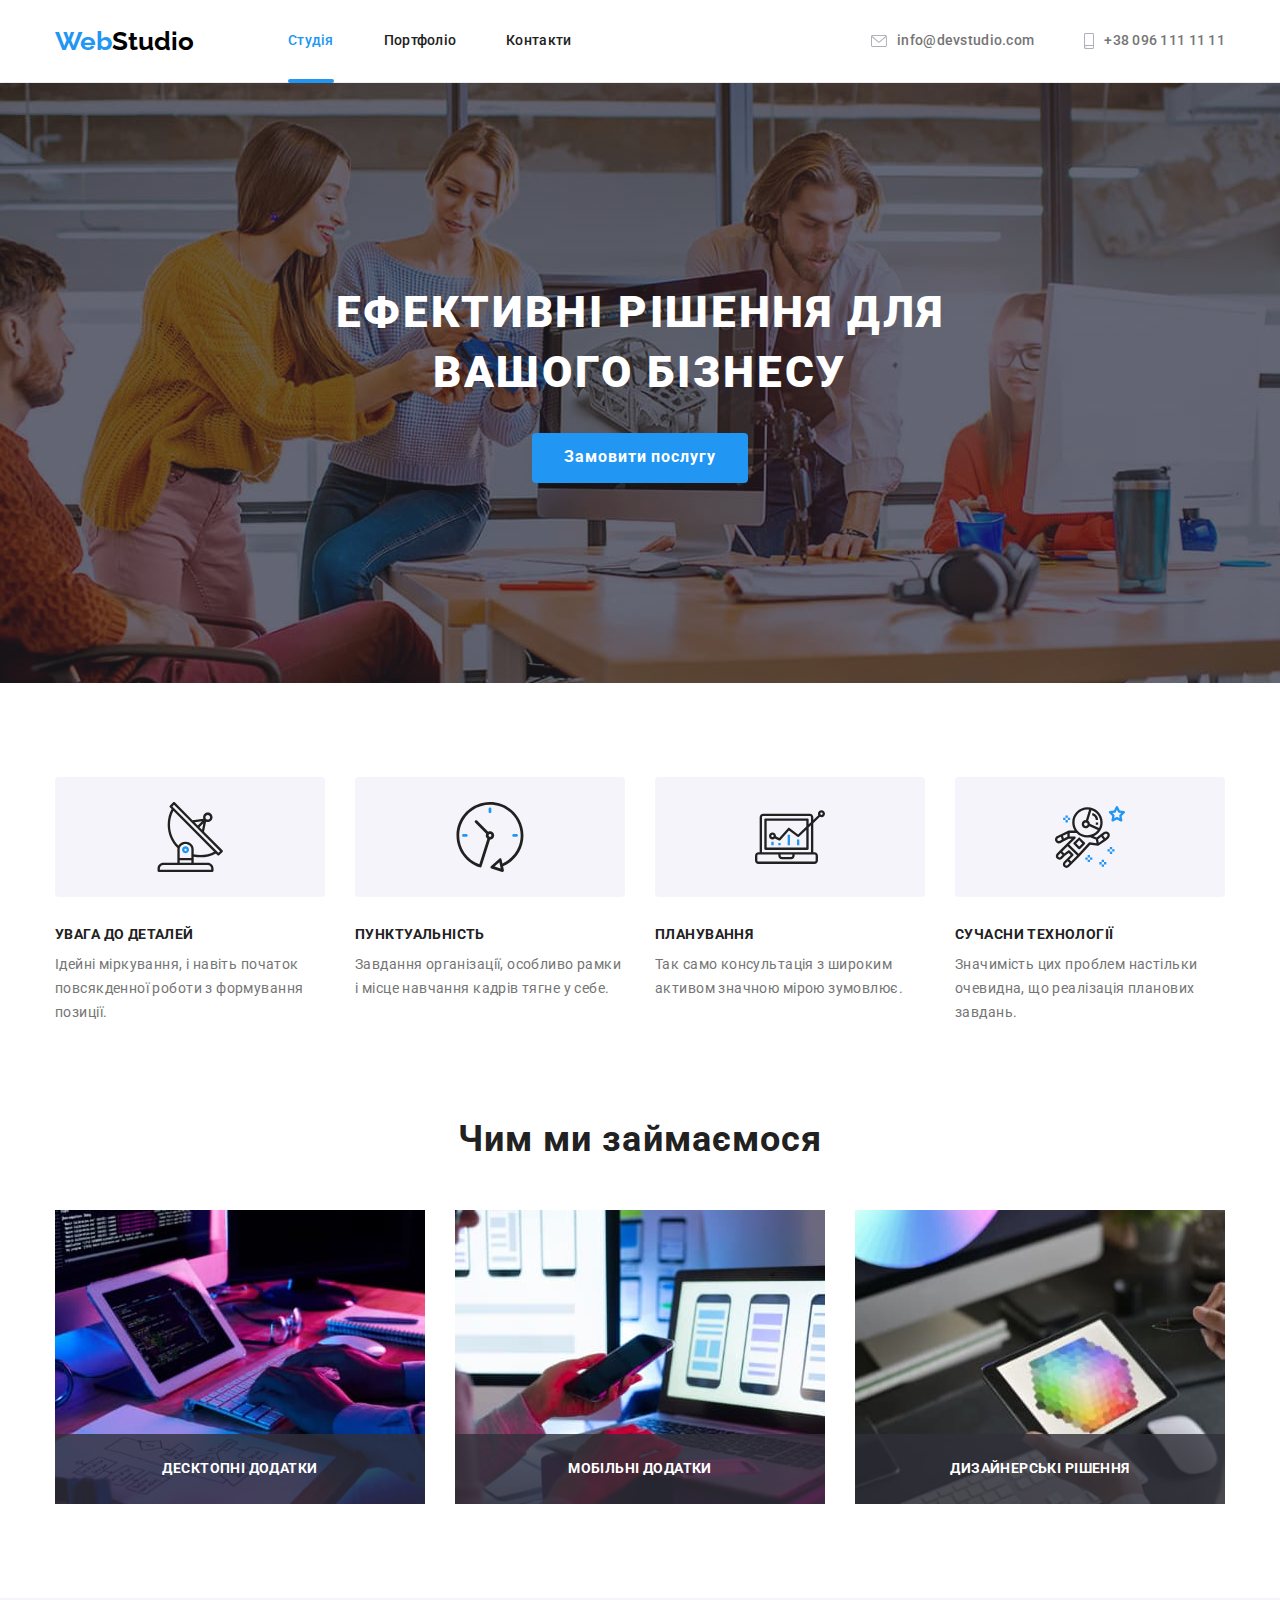
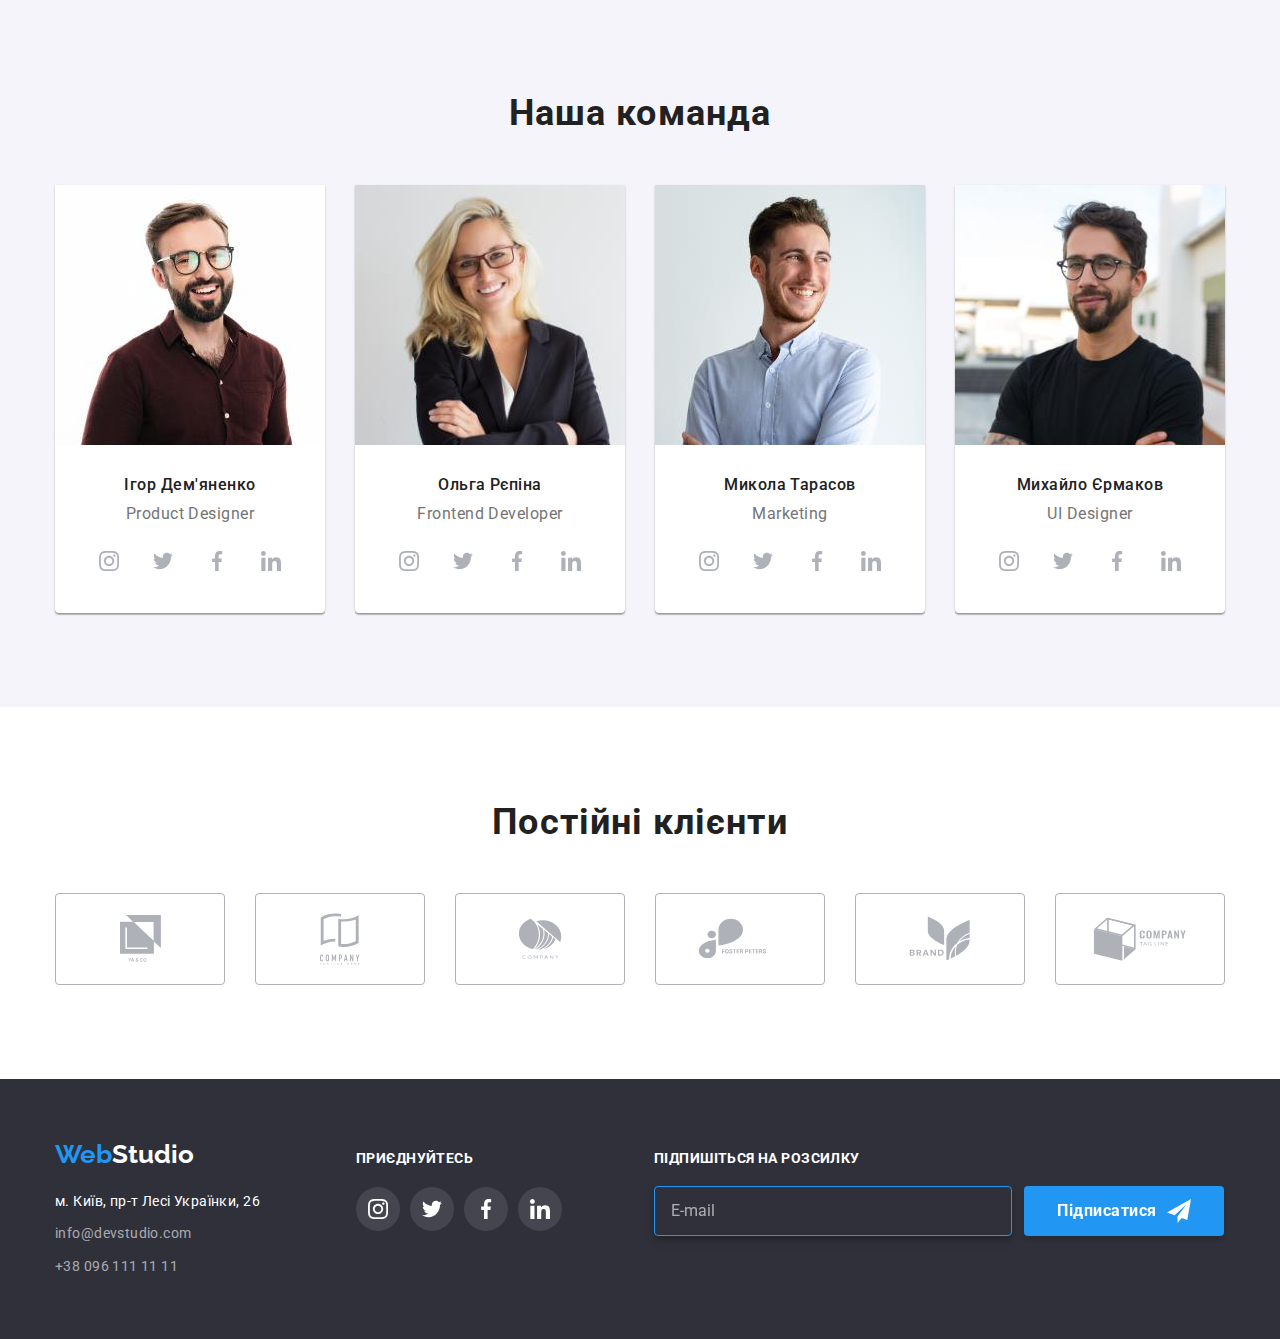
==== commit 16379a93: "modal-form-name" ====
--- a/index.html
+++ b/index.html
@@ -483,6 +483,29 @@
               <use href="./images/icons.svg#close-black"></use>
             </svg>
           </button>
+          <div class="modal-form">
+            <strong class="modal-text">Залиште свої дані, ми вам передзвонимо</strong>
+            <form class="contact-form" name="contacts-form">
+              <label for="name" class="contact-form-field">
+                <span class="contact-form-label">Ім'я</span>
+                <span class="contact-form-box">
+                  <input
+                    class="contact-form-name"
+                    type="text"
+                    name="name"
+                    id="name"
+                    autofocus
+                    required
+                    minlength="2"
+                    maxlength="28"
+                  />
+                  <svg class="contact-form-icon" width="18" height="18">
+                    <use href="./images/icons.svg#person-black"></use>
+                  </svg>
+                </span>
+              </label>
+            </form>
+          </div>
         </div>
       </div>
     </footer>
--- a/css/styles.css
+++ b/css/styles.css
@@ -38,7 +38,6 @@
 .body {
   color: var(--font-family);
   font-family: Roboto, sans-serif;
-  letter-spacing: 0.03em;
   background-color: var(--background-color-primary);
 }
 
@@ -291,9 +290,10 @@
   left: 50%;
   transform: translate(-50%, -50%);
   display: flex;
-  justify-content: right;
+  justify-content: center;
   width: 528px;
   height: 581px;
+  padding: 40px;
   background-color: var(--white-color);
   box-shadow: 0px 1px 3px rgba(0, 0, 0, 0.12), 0px 1px 1px rgba(0, 0, 0, 0.14),
     0px 2px 1px rgba(0, 0, 0, 0.2);
@@ -316,6 +316,58 @@
   cursor: pointer;
 }
 
+.modal-form {
+  position: absolute;
+  display: block;
+  margin: 40px;
+}
+
+.modal-text {
+  display: block;
+  display: flex;
+  font-family: 'Roboto';
+  font-weight: 700;
+  font-size: 20px;
+  line-height: calc(23 / 20);
+  text-align: center;
+  letter-spacing: 0.03em;
+
+  color: #212121;
+}
+.contact-form {
+  margin-top: 12px;
+}
+.contact-form-field {
+}
+.contact-form-label {
+  font-size: 12px;
+  line-height: calc(14 / 12);
+  letter-spacing: 0.01em;
+  color: var(--font-family);
+  display: block;
+  margin-bottom: 4px;
+}
+.contact-form-box {
+  display: block;
+  position: relative;
+}
+.contact-form-name {
+  display: block;
+  width: 100%;
+  height: 40px;
+  padding: 11px 42px;
+  border: 1px solid rgba(33, 33, 33, 0.2);
+  border-radius: 4px;
+}
+
+.contact-form-icon {
+  fill: #212121;
+  position: absolute;
+  left: 12px;
+  top: 50%;
+  transform: translateY(-50%);
+}
+
 /* <!-- Section особливости --> */
 
 .features {
@@ -346,6 +398,7 @@
   font-weight: 700;
   font-size: 36px;
   line-height: 1.17;
+  letter-spacing: 0.03em;
   text-align: center;
 }
 
@@ -376,6 +429,7 @@
   color: var(--font-family);
   font-size: 14px;
   line-height: 1.7;
+  letter-spacing: 0.03em;
 }
 
 /* Section Чим ми займаємося и h2 наша команда */
@@ -397,6 +451,7 @@
   font-weight: 700;
   font-size: 36px;
   line-height: 1.17;
+  letter-spacing: 0.03em;
   display: flex;
   justify-content: center;
   margin-left: auto;
@@ -424,6 +479,7 @@
   font-weight: 700;
   font-size: 14px;
   line-height: 1.14;
+  letter-spacing: 0.03em;
   text-transform: uppercase;
   color: var(--white-color);
   width: 100%;
@@ -445,6 +501,7 @@
   font-weight: 700;
   font-size: 36px;
   line-height: 1.17;
+  letter-spacing: 0.03em;
   margin-left: auto;
   margin-right: auto;
   margin-bottom: 50px;
@@ -470,6 +527,7 @@
   font-weight: 500;
   font-size: 16px;
   line-height: 1.19;
+  letter-spacing: 0.03em;
   text-align: center;
   margin: 30px auto 10px auto;
 }
@@ -478,6 +536,7 @@
   color: var(--font-family);
   font-size: 16px;
   line-height: 1.19;
+  letter-spacing: 0.03em;
   text-align: center;
   vertical-align: middle;
   margin-bottom: 16px;
@@ -533,7 +592,8 @@
   font-family: 'Roboto';
   font-weight: 700;
   font-size: 36px;
-  line-height: 42px;
+  line-height: calc(42 / 36);
+  letter-spacing: 0.03em;
   color: var(--title-text-color);
   text-align: center;
   margin-bottom: 50px;
@@ -624,6 +684,7 @@
   font-weight: 400;
   font-size: 14px;
   line-height: 1.7;
+  letter-spacing: 0.03em;
   font-style: normal;
   text-decoration: none;
 }
@@ -661,6 +722,7 @@
   font-weight: 700;
   font-size: 14px;
   line-height: calc(16 / 14);
+  letter-spacing: 0.03em;
   text-transform: uppercase;
   color: var(--white-color);
   margin-bottom: 20px;
@@ -726,6 +788,7 @@
   font-weight: 700;
   font-size: 16px;
   line-height: calc(30 / 16);
+  letter-spacing: 0.03em;
   color: var(--white-color);
 }
 .send-icon {
@@ -759,6 +822,7 @@
   font-weight: 500;
   font-size: 16px;
   line-height: 1.6;
+  letter-spacing: 0.03em;
   padding: 6px 22px;
   background-color: var(--background-color-secondary);
   transition-property: background-color, color, box-shadow;
@@ -830,6 +894,7 @@
   color: var(--font-family);
   font-size: 16px;
   line-height: 1.9;
+  letter-spacing: 0.03em;
   width: 322px;
   height: 30px;
   margin-left: 0;
@@ -862,6 +927,7 @@
   display: flex;
   font-size: 18px;
   line-height: 1.6;
+  letter-spacing: 0.03em;
   color: #ffffff;
   justify-content: center;
   align-items: center;
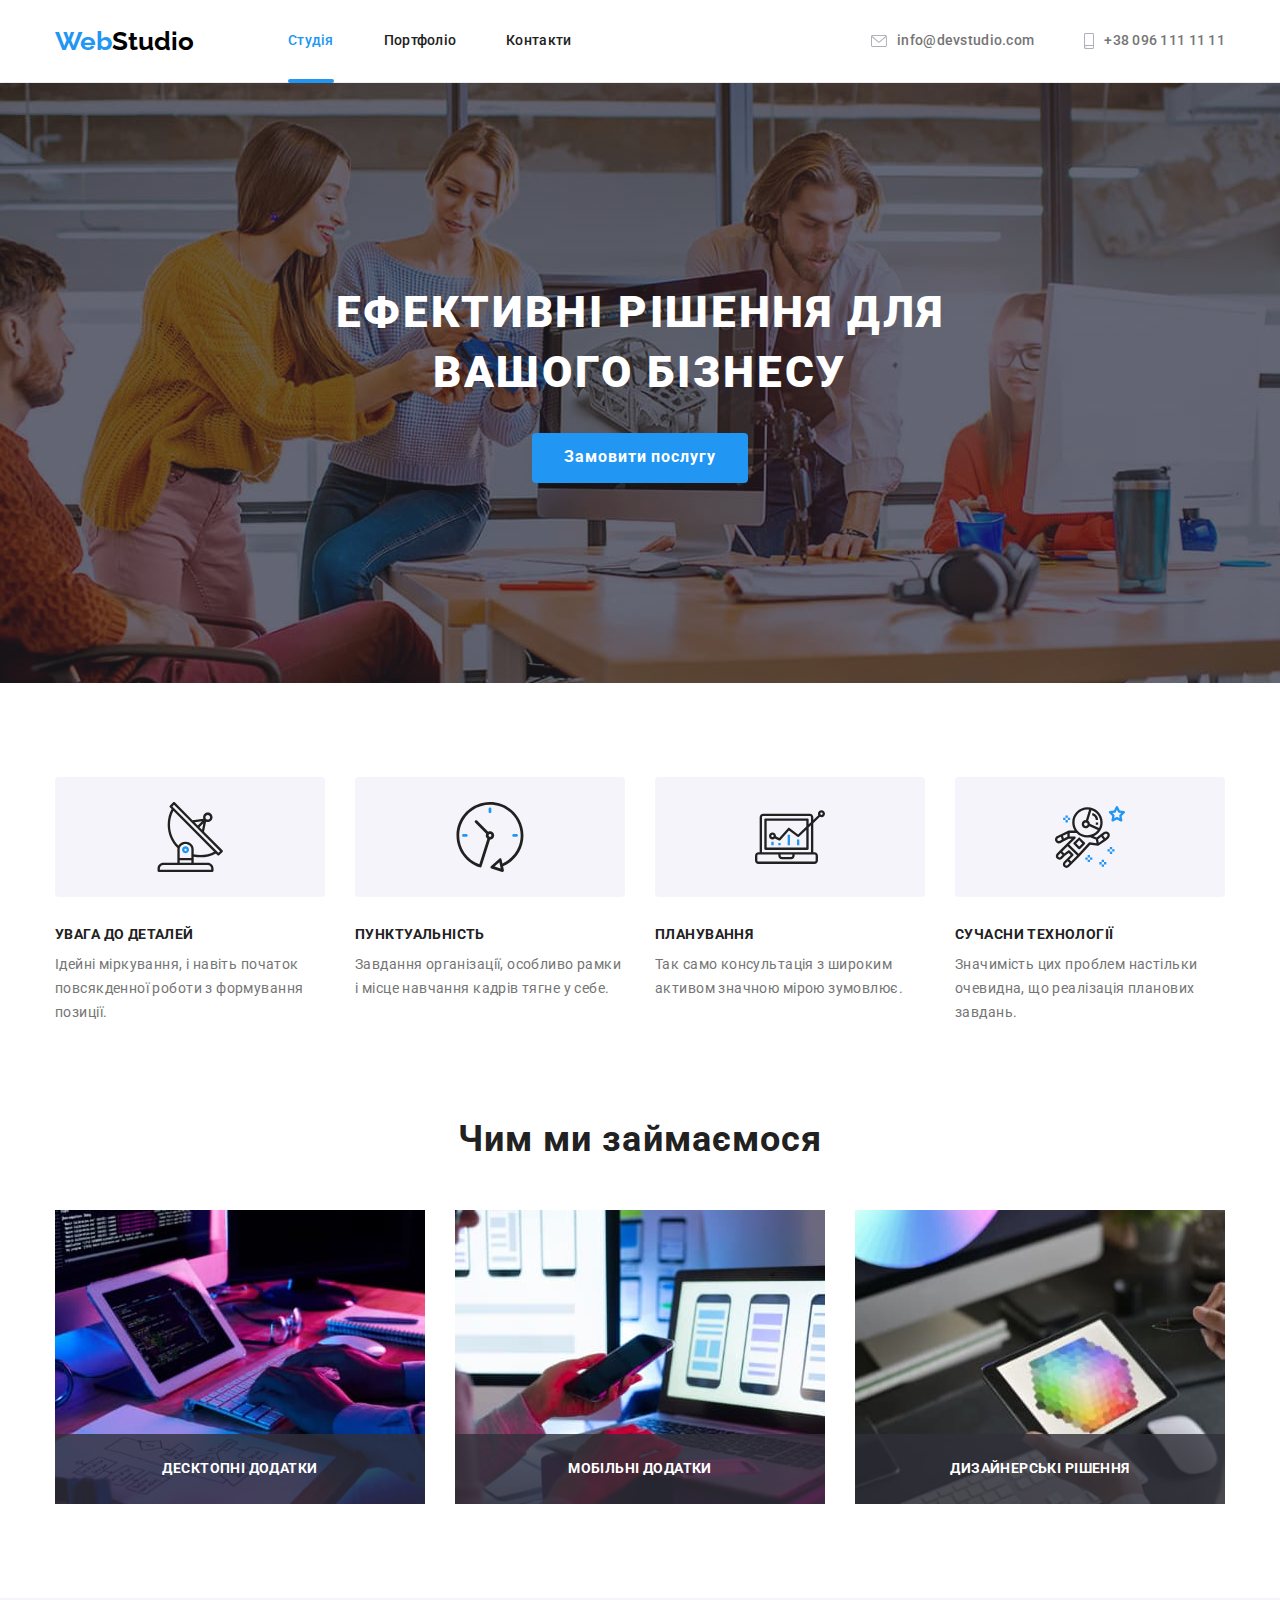
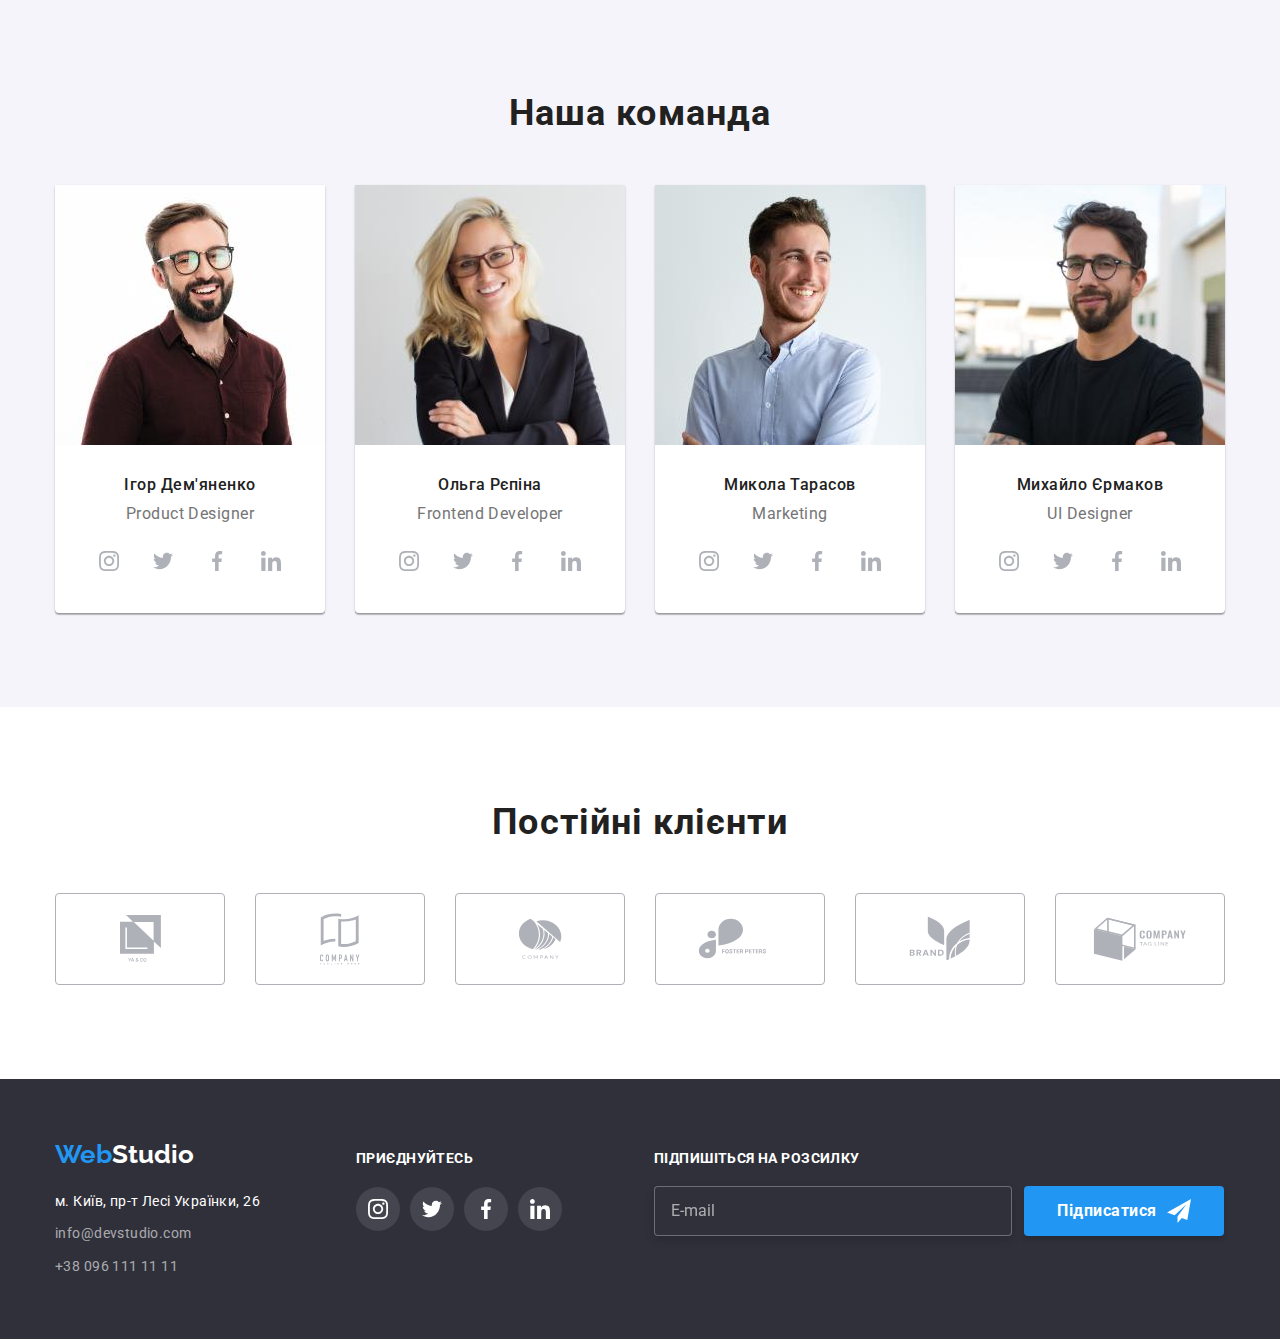
==== commit b913341c: "hw-06-is-done" ====
--- a/index.html
+++ b/index.html
@@ -452,18 +452,10 @@
           </ul>
         </div>
         <div class="subscribe-general-block">
-          <p class="subscribe-title">Підпишіться на розсилку</p>
-          <div class="subscribe-footer-form">
-            <form class="subscribe-form-email" name="subscribe-form">
-              <label class="visually-hidden" for="email"><span>email</span></label>
-              <input
-                class="email-footer-form"
-                type="email"
-                id="email"
-                placeholder="E-mail"
-                autofocus
-              />
-            </form>
+          <strong class="subscribe-title">Підпишіться на розсилку</strong>
+          <form class="subscribe-form-email" name="subscribe-form">
+            <label class="visually-hidden" for="email"><span>email</span></label>
+            <input class="email-footer-form" type="email" id="email" placeholder="E-mail" />
             <button class="subscribe-footer-btn" type="submit">
               <div class="subscribe-btn-pos">
                 <p class="subscribe-btn-text">Підписатися</p>
@@ -472,7 +464,7 @@
                 </svg>
               </div>
             </button>
-          </div>
+          </form>
         </div>
       </div>
 
@@ -483,6 +475,9 @@
               <use href="./images/icons.svg#close-black"></use>
             </svg>
           </button>
+
+          <!-- Форма -->
+
           <div class="modal-form">
             <strong class="modal-text">Залиште свої дані, ми вам передзвонимо</strong>
             <form class="contact-form" name="contacts-form">
@@ -504,6 +499,69 @@
                   </svg>
                 </span>
               </label>
+              <label for="phone_number" class="contact-form-field">
+                <span class="contact-form-label">Телефон</span>
+                <span class="contact-form-box">
+                  <input
+                    class="contact-form-phone"
+                    type="tel"
+                    name="phone_number"
+                    id="phone_number"
+                    required
+                    minlength="9"
+                    maxlength="14"
+                  />
+                  <svg class="contact-form-icon" width="18" height="18">
+                    <use href="./images/icons.svg#phone-black"></use>
+                  </svg>
+                </span>
+              </label>
+              <label for="mail" class="contact-form-field">
+                <span class="contact-form-label">Пошта</span>
+                <span class="contact-form-box">
+                  <input
+                    class="contact-form-email"
+                    type="email"
+                    name="email"
+                    id="mail"
+                    required
+                    minlength="2"
+                    maxlength="35"
+                  />
+                  <svg class="contact-form-icon" width="18" height="18">
+                    <use href="./images/icons.svg#email-black"></use>
+                  </svg>
+                </span>
+              </label>
+              <label for="comments" class="contact-form-field">
+                <span class="contact-form-label">Коментар</span>
+                <textarea
+                  class="contact-form-comments"
+                  name="comments"
+                  id="comments"
+                  rows="20"
+                  placeholder="Введіть текст"
+                ></textarea>
+              </label>
+              <label class="contact-form-accept" for="accept">
+                <input
+                  class="contact-form-checkbox visually-hidden"
+                  type="checkbox"
+                  id="accept"
+                  required
+                  checked="unchecked"
+                />
+                <svg class="contact-form-icon-checkbox" width="18" height="18">
+                  <use
+                    class="contact-form-icon-unaccept"
+                    href="./images/icons.svg#square-vector"
+                  ></use>
+                  <use class="contact-form-icon-accept" href="./images/icons.svg#icon-check"></use>
+                </svg>
+                <span class="contact-form-accept-text">Погоджуюся з розсилкою та приймаю</span>
+                <a class="contact-form-link" href="#"> Умови договору</a>
+              </label>
+              <button class="contact-form-button" type="submit">Відправити</button>
             </form>
           </div>
         </div>
--- a/css/styles.css
+++ b/css/styles.css
@@ -314,22 +314,30 @@
   background-color: transparent;
   padding: 0;
   cursor: pointer;
+  transition: fill;
+  transition-duration: 250ms;
+  transition-timing-function: cubic-bezier(0.4, 0, 0.2, 1);
+}
+
+.modal-close-btn:focus,
+.modal-close-btn:hover {
+  fill: var(--accent-color);
 }
 
 .modal-form {
   position: absolute;
   display: block;
-  margin: 40px;
+  width: 448px;
 }
 
 .modal-text {
-  display: block;
   display: flex;
   font-family: 'Roboto';
   font-weight: 700;
   font-size: 20px;
   line-height: calc(23 / 20);
-  text-align: center;
+  align-items: center;
+  justify-content: center;
   letter-spacing: 0.03em;
 
   color: #212121;
@@ -337,8 +345,8 @@
 .contact-form {
   margin-top: 12px;
 }
-.contact-form-field {
-}
+/* .contact-form-field {
+} */
 .contact-form-label {
   font-size: 12px;
   line-height: calc(14 / 12);
@@ -346,18 +354,63 @@
   color: var(--font-family);
   display: block;
   margin-bottom: 4px;
-}
+  margin-top: 10px;
+}
+
 .contact-form-box {
   display: block;
   position: relative;
 }
-.contact-form-name {
+.contact-form-name,
+.contact-form-phone,
+.contact-form-email {
   display: block;
   width: 100%;
   height: 40px;
   padding: 11px 42px;
   border: 1px solid rgba(33, 33, 33, 0.2);
   border-radius: 4px;
+  transition: border-color;
+  transition-duration: 250ms;
+  transition-timing-function: cubic-bezier(0.4, 0, 0.2, 1);
+}
+
+.contact-form-name:focus,
+.contact-form-phone:focus,
+.contact-form-email:focus {
+  outline: none;
+  border-color: var(--accent-color);
+}
+
+.contact-form-comments {
+  width: 100%;
+  height: 120px;
+  border: 1px solid rgba(33, 33, 33, 0.2);
+  border-radius: 4px;
+  padding: 12px 16px;
+  resize: none;
+  transition: border-color;
+  transition-duration: 250ms;
+  transition-timing-function: cubic-bezier(0.4, 0, 0.2, 1);
+}
+
+.contact-form-comments:focus {
+  outline: none;
+  border-color: var(--accent-color);
+}
+
+.contact-form-comments::placeholder {
+  font-size: 12px;
+  line-height: calc(14 / 12);
+  letter-spacing: 0.01em;
+  color: rgba(117, 117, 117, 0.5);
+  transition: color;
+  transition-duration: 250ms;
+  transition-timing-function: cubic-bezier(0.4, 0, 0.2, 1);
+}
+
+.contact-form-comments:focus::placeholder {
+  color: var(--accent-color);
 }
 
 .contact-form-icon {
@@ -366,6 +419,86 @@
   left: 12px;
   top: 50%;
   transform: translateY(-50%);
+  pointer-events: none;
+  transition-property: fill;
+  transition-duration: 250ms;
+  transition-timing-function: cubic-bezier(0.4, 0, 0.2, 1);
+}
+
+.contact-form-name:focus + .contact-form-icon,
+.contact-form-phone:focus + .contact-form-icon,
+.contact-form-email:focus + .contact-form-icon {
+  fill: var(--accent-color);
+}
+
+.contact-form-accept {
+  display: flex;
+  margin-bottom: 30px;
+  margin-top: 20px;
+  justify-content: center;
+}
+
+.contact-form-icon-accept,
+.contact-form-icon-unaccept {
+  transition: opacity;
+  transition-duration: 250ms;
+  transition-timing-function: cubic-bezier(0.4, 0, 0.2, 1);
+}
+
+.contact-form-checkbox:checked + .contact-form-icon-checkbox .contact-form-icon-accept {
+  opacity: 0;
+}
+
+.contact-form-checkbox:checked + .contact-form-icon-checkbox .contact-form-icon-unaccept {
+  opacity: 1;
+}
+
+.contact-form-accept-text {
+  font-size: 14px;
+  line-height: calc(24 / 14);
+  letter-spacing: 0.03em;
+  color: var(--font-family);
+  margin-left: 7px;
+  user-select: none;
+}
+
+.contact-form-link {
+  font-size: 14px;
+  line-height: calc(24 / 14);
+  letter-spacing: 0.03em;
+  text-decoration-line: underline;
+  color: var(--accent-color);
+  margin-left: 7px;
+}
+
+.contact-form-name + .modal-close-icon:hover {
+  fill: var(--accent-color);
+}
+
+.contact-form-button {
+  display: flex;
+  justify-content: center;
+  align-items: center;
+  min-width: 200px;
+  min-height: 50px;
+  background: var(--accent-color);
+  border: none;
+  border-radius: 4px;
+  font-size: 16px;
+  line-height: calc(30 / 16);
+  letter-spacing: 0.06em;
+  color: var(--white-color);
+  cursor: pointer;
+  margin-left: auto;
+  margin-right: auto;
+  transition-property: background-color, box-shadow;
+  transition-duration: 250ms;
+  transition-timing-function: cubic-bezier(0.4, 0, 0.2, 1);
+}
+
+.contact-form-button:focus {
+  background-color: #188ce8;
+  box-shadow: 0px 4px 4px rgba(0, 0, 0, 0.15);
 }
 
 /* <!-- Section особливости --> */
@@ -718,7 +851,9 @@
   margin-left: 92px;
   align-items: center;
 }
+
 .subscribe-title {
+  display: block;
   font-weight: 700;
   font-size: 14px;
   line-height: calc(16 / 14);
@@ -728,11 +863,11 @@
   margin-bottom: 20px;
 }
 
-.subscribe-footer-form {
-  display: flex;
-}
-
-.subscribe-footer-form input::placeholder {
+.subscribe-form-email {
+  display: flex;
+}
+
+.subscribe-form-email input::placeholder {
   color: var(--white-color-60);
 }
 
